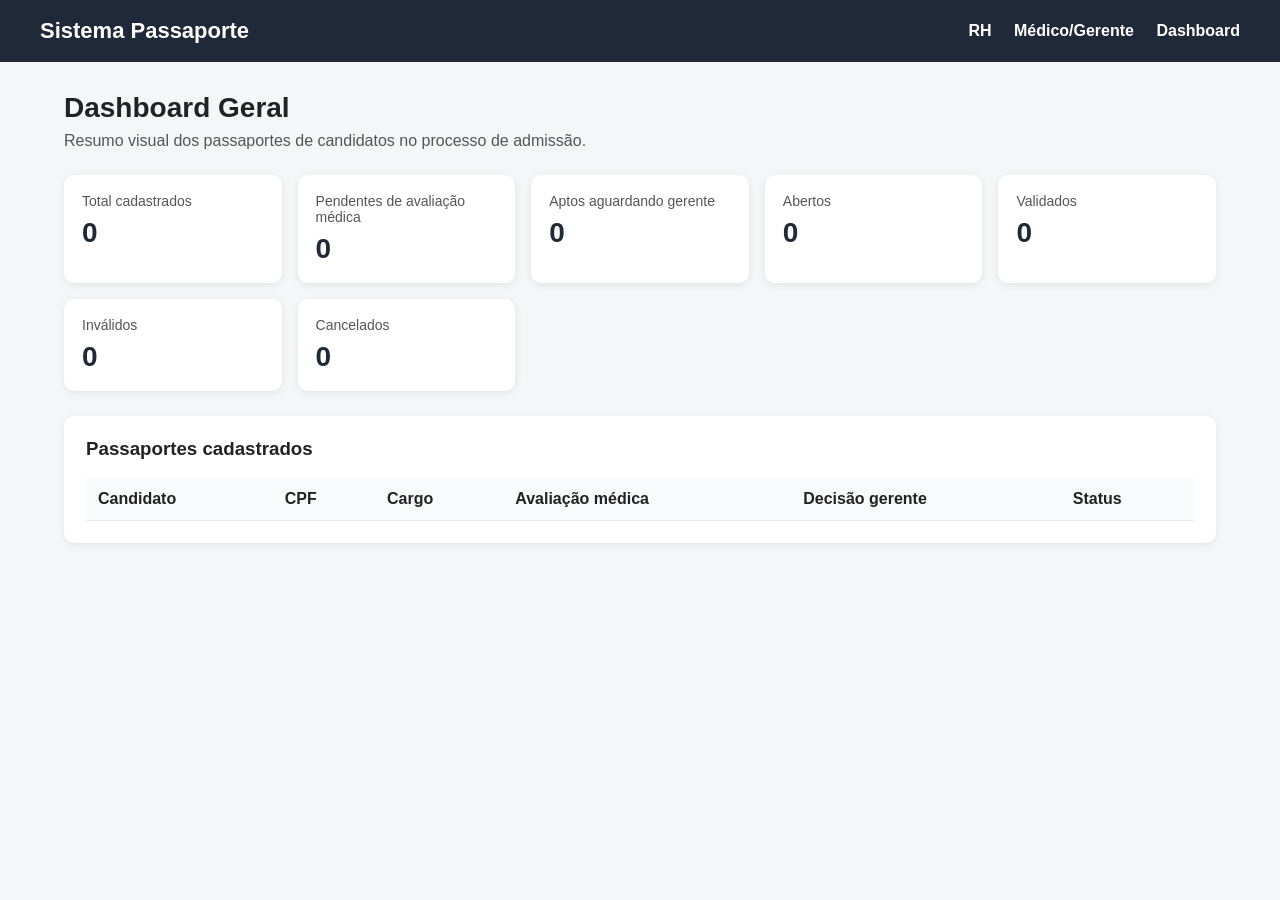
==== src/main/resources/static/dashboard.html @ 9d401ef5 "finalização do projeto" ====
<!DOCTYPE html>
<html lang="pt-BR">
<head>
    <meta charset="UTF-8">
    <title>Sistema Passaporte - Dashboard</title>
    <link rel="stylesheet" href="style.css">
</head>
<body>

<header class="topbar">
    <h1>Sistema Passaporte</h1>
    <nav>
        <a href="rh.html">RH</a>
        <a href="review.html">Médico/Gerente</a>
        <a href="dashboard.html">Dashboard</a>
    </nav>
</header>

<main class="container">

    <section class="page-title">
        <h2>Dashboard Geral</h2>
        <p>Resumo visual dos passaportes de candidatos no processo de admissão.</p>
    </section>

    <section class="cards">
        <div class="card">
            <span>Total cadastrados</span>
            <strong id="totalPassports">0</strong>
        </div>

        <div class="card">
            <span>Pendentes de avaliação médica</span>
            <strong id="pendingMedicalEvaluation">0</strong>
        </div>

        <div class="card">
            <span>Aptos aguardando gerente</span>
            <strong id="fitWaitingManagerDecision">0</strong>
        </div>

        <div class="card">
            <span>Abertos</span>
            <strong id="openPassports">0</strong>
        </div>

        <div class="card">
            <span>Validados</span>
            <strong id="validPassports">0</strong>
        </div>

        <div class="card">
            <span>Inválidos</span>
            <strong id="invalidPassports">0</strong>
        </div>

        <div class="card">
            <span>Cancelados</span>
            <strong id="canceledPassports">0</strong>
        </div>
    </section>

    <section class="panel">
        <h3>Passaportes cadastrados</h3>

        <table>
            <thead>
                <tr>
                    <th>Candidato</th>
                    <th>CPF</th>
                    <th>Cargo</th>
                    <th>Avaliação médica</th>
                    <th>Decisão gerente</th>
                    <th>Status</th>
                </tr>
            </thead>
            <tbody id="passportTableBody">
            </tbody>
        </table>
    </section>

</main>

<script src="dashboard.js"></script>
</body>
</html>
---- src/main/resources/static/style.css ----
* {
    box-sizing: border-box;
    margin: 0;
    padding: 0;
    font-family: Arial, sans-serif;
}

body {
    background: #f4f6f8;
    color: #222;
}

.topbar {
    background: #1f2937;
    color: white;
    padding: 18px 40px;
    display: flex;
    justify-content: space-between;
    align-items: center;
}

.topbar h1 {
    font-size: 22px;
}

.topbar nav a {
    color: white;
    text-decoration: none;
    margin-left: 18px;
    font-weight: bold;
}

.topbar nav a:hover {
    text-decoration: underline;
}

.container {
    width: 90%;
    max-width: 1200px;
    margin: 30px auto;
}

.page-title {
    margin-bottom: 25px;
}

.page-title h2 {
    font-size: 28px;
    margin-bottom: 8px;
}

.page-title p {
    color: #555;
}

.cards {
    display: grid;
    grid-template-columns: repeat(auto-fit, minmax(180px, 1fr));
    gap: 16px;
    margin-bottom: 25px;
}

.card {
    background: white;
    padding: 18px;
    border-radius: 10px;
    box-shadow: 0 2px 8px rgba(0,0,0,0.08);
}

.card span {
    display: block;
    color: #555;
    font-size: 14px;
    margin-bottom: 8px;
}

.card strong {
    font-size: 28px;
    color: #1f2937;
}

.panel {
    background: white;
    padding: 22px;
    border-radius: 10px;
    margin-bottom: 25px;
    box-shadow: 0 2px 8px rgba(0,0,0,0.08);
}

.panel h3 {
    margin-bottom: 18px;
}

.form-group {
    margin-bottom: 14px;
}

.form-group label {
    display: block;
    margin-bottom: 6px;
    font-weight: bold;
}

.form-group input,
.form-group select,
.form-group textarea {
    width: 100%;
    padding: 10px;
    border: 1px solid #cbd5e1;
    border-radius: 6px;
}

button {
    background: #2563eb;
    color: white;
    border: none;
    padding: 11px 18px;
    border-radius: 6px;
    cursor: pointer;
    font-weight: bold;
}

button:hover {
    background: #1d4ed8;
}

table {
    width: 100%;
    border-collapse: collapse;
}

th,
td {
    padding: 12px;
    border-bottom: 1px solid #e5e7eb;
    text-align: left;
}

th {
    background: #f9fafb;
}

.status {
    padding: 5px 9px;
    border-radius: 999px;
    font-size: 13px;
    font-weight: bold;
}

.status-aberta {
    background: #fef3c7;
    color: #92400e;
}

.status-valida {
    background: #dcfce7;
    color: #166534;
}

.status-invalida {
    background: #fee2e2;
    color: #991b1b;
}

.status-cancelada {
    background: #e5e7eb;
    color: #374151;
}

/* Review */
.details-box {
    background: #f9fafb;
    border: 1px solid #e5e7eb;
    padding: 16px;
    border-radius: 8px;
    line-height: 1.7;
}

.details-box strong {
    color: #111827;
}

textarea {
    resize: vertical;
}

.danger-panel {
    border-left: 5px solid #dc2626;
}

.danger-button {
    background: #dc2626;
}

.danger-button:hover {
    background: #b91c1c;
}
/*  demo*/
.tab-button {
    background: transparent;
    border: 1px solid transparent;
    color: white;
    padding: 8px 14px;
    border-radius: 6px;
    cursor: pointer;
    font-weight: bold;
    margin-left: 8px;
}

.tab-button:hover {
    background: rgba(255, 255, 255, 0.15);
}

.tab-button.active {
    background: white;
    color: #1f2937;
}

.tab-content {
    display: none;
}

.tab-content.active {
    display: block;
}
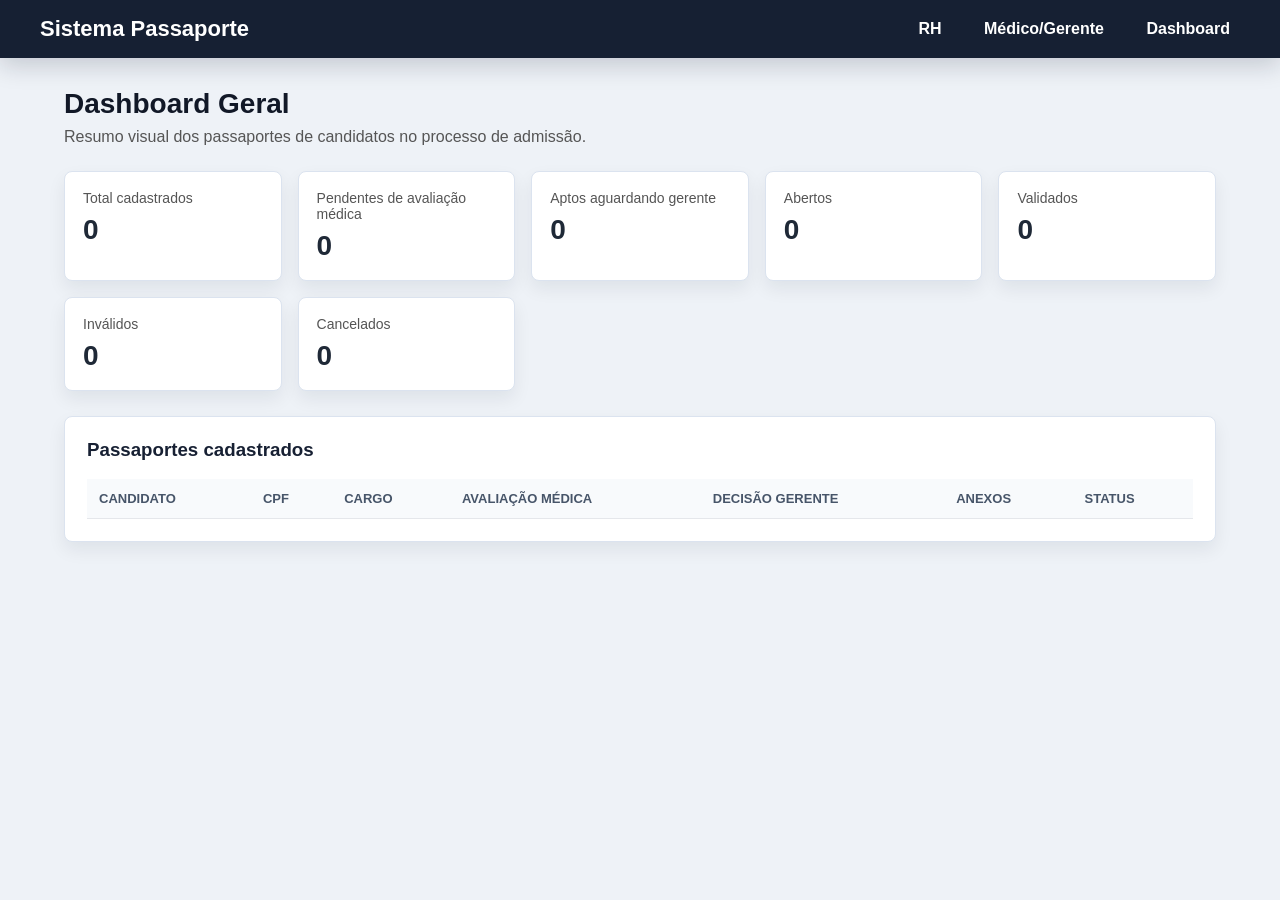
==== commit c35c5b5f: "Agora sim finalização, só resta ir modificando a interface para atender os requisitos" ====
--- a/src/main/resources/static/dashboard.html
+++ b/src/main/resources/static/dashboard.html
@@ -71,6 +71,7 @@
                     <th>Cargo</th>
                     <th>Avaliação médica</th>
                     <th>Decisão gerente</th>
+                    <th>Anexos</th>
                     <th>Status</th>
                 </tr>
             </thead>
--- a/src/main/resources/static/style.css
+++ b/src/main/resources/static/style.css
@@ -6,17 +6,18 @@
 }
 
 body {
-    background: #f4f6f8;
-    color: #222;
+    background: #eef2f7;
+    color: #172033;
 }
 
 .topbar {
-    background: #1f2937;
+    background: #162033;
     color: white;
-    padding: 18px 40px;
+    padding: 16px 40px;
     display: flex;
     justify-content: space-between;
     align-items: center;
+    box-shadow: 0 8px 24px rgba(15, 23, 42, 0.18);
 }
 
 .topbar h1 {
@@ -28,10 +29,13 @@
     text-decoration: none;
     margin-left: 18px;
     font-weight: bold;
+    padding: 7px 10px;
+    border-radius: 6px;
 }
 
 .topbar nav a:hover {
-    text-decoration: underline;
+    background: rgba(255, 255, 255, 0.12);
+    text-decoration: none;
 }
 
 .container {
@@ -47,6 +51,7 @@
 .page-title h2 {
     font-size: 28px;
     margin-bottom: 8px;
+    color: #111827;
 }
 
 .page-title p {
@@ -63,8 +68,9 @@
 .card {
     background: white;
     padding: 18px;
-    border-radius: 10px;
-    box-shadow: 0 2px 8px rgba(0,0,0,0.08);
+    border: 1px solid #dbe3ef;
+    border-radius: 8px;
+    box-shadow: 0 8px 18px rgba(15, 23, 42, 0.07);
 }
 
 .card span {
@@ -82,9 +88,10 @@
 .panel {
     background: white;
     padding: 22px;
-    border-radius: 10px;
+    border: 1px solid #dbe3ef;
+    border-radius: 8px;
     margin-bottom: 25px;
-    box-shadow: 0 2px 8px rgba(0,0,0,0.08);
+    box-shadow: 0 8px 18px rgba(15, 23, 42, 0.07);
 }
 
 .panel h3 {
@@ -99,6 +106,7 @@
     display: block;
     margin-bottom: 6px;
     font-weight: bold;
+    color: #1f2937;
 }
 
 .form-group input,
@@ -108,6 +116,15 @@
     padding: 10px;
     border: 1px solid #cbd5e1;
     border-radius: 6px;
+    background: #fff;
+    color: #111827;
+}
+
+.form-group input:focus,
+.form-group select:focus,
+.form-group textarea:focus {
+    outline: 3px solid rgba(37, 99, 235, 0.16);
+    border-color: #2563eb;
 }
 
 button {
@@ -118,10 +135,13 @@
     border-radius: 6px;
     cursor: pointer;
     font-weight: bold;
+    transition: background 0.15s ease, transform 0.15s ease, box-shadow 0.15s ease;
 }
 
 button:hover {
     background: #1d4ed8;
+    box-shadow: 0 8px 16px rgba(37, 99, 235, 0.18);
+    transform: translateY(-1px);
 }
 
 table {
@@ -137,7 +157,10 @@
 }
 
 th {
-    background: #f9fafb;
+    background: #f8fafc;
+    color: #475569;
+    font-size: 13px;
+    text-transform: uppercase;
 }
 
 .status {
@@ -169,11 +192,12 @@
 
 /* Review */
 .details-box {
-    background: #f9fafb;
-    border: 1px solid #e5e7eb;
+    background: #f8fafc;
+    border: 1px solid #dbe3ef;
     padding: 16px;
     border-radius: 8px;
     line-height: 1.7;
+    margin-bottom: 14px;
 }
 
 .details-box strong {
@@ -194,6 +218,195 @@
 
 .danger-button:hover {
     background: #b91c1c;
+}
+
+.required-mark {
+    color: #dc2626;
+    font-weight: 800;
+}
+
+.field-hint {
+    display: block;
+    color: #64748b;
+    font-size: 12px;
+    margin-top: 6px;
+}
+
+.required-warning {
+    color: #b45309;
+    font-weight: 700;
+}
+
+.button-icon {
+    display: inline-block;
+    margin-right: 4px;
+}
+
+.form-grid {
+    display: grid;
+    grid-template-columns: repeat(auto-fit, minmax(220px, 1fr));
+    gap: 14px;
+}
+
+.validation-icon {
+    align-items: center;
+    border-radius: 999px;
+    display: inline-flex;
+    font-size: 12px;
+    font-weight: 800;
+    height: 22px;
+    justify-content: center;
+    line-height: 1;
+    margin-right: 6px;
+    text-align: center;
+    width: 22px;
+}
+
+.validation-icon.ok {
+    background: #dcfce7;
+    color: #166534;
+}
+
+.validation-icon.bad {
+    background: #fee2e2;
+    color: #991b1b;
+}
+
+.validation-icon.wait {
+    background: #fef3c7;
+    color: #92400e;
+}
+
+.artifact-list {
+    margin-top: 14px;
+}
+
+.artifact-grid {
+    display: grid;
+    grid-template-columns: repeat(auto-fit, minmax(260px, 1fr));
+    gap: 14px;
+}
+
+.artifact-card {
+    border: 1px solid #dbe3ef;
+    border-radius: 8px;
+    padding: 14px;
+    background: #ffffff;
+}
+
+.artifact-heading {
+    align-items: flex-start;
+    display: flex;
+    gap: 10px;
+    margin-bottom: 10px;
+}
+
+.artifact-heading strong,
+.artifact-heading span {
+    display: block;
+}
+
+.artifact-heading span {
+    color: #64748b;
+    font-size: 13px;
+    margin-top: 3px;
+}
+
+.artifact-icon {
+    align-items: center;
+    background: #e0f2fe;
+    border-radius: 999px;
+    color: #075985;
+    display: inline-flex;
+    flex: 0 0 28px;
+    font-size: 15px;
+    font-weight: 900;
+    height: 28px;
+    justify-content: center;
+    line-height: 1;
+    text-align: center;
+    width: 28px;
+}
+
+.artifact-icon.valid {
+    background: #dcfce7;
+    color: #166534;
+}
+
+.artifact-icon.invalid {
+    background: #fee2e2;
+    color: #991b1b;
+}
+
+.artifact-icon.pending {
+    background: #e0f2fe;
+    color: #075985;
+}
+
+.artifact-reason {
+    color: #991b1b;
+    font-weight: 700;
+    margin-top: 8px;
+}
+
+.artifact-actions {
+    align-items: center;
+    display: flex;
+    flex-wrap: wrap;
+    gap: 8px;
+    margin-top: 12px;
+}
+
+.artifact-status,
+.attachment-count,
+.mini-status {
+    border-radius: 999px;
+    display: inline-block;
+    font-size: 12px;
+    font-weight: 800;
+    margin: 2px 4px 2px 0;
+    padding: 5px 8px;
+}
+
+.artifact-valid {
+    background: #dcfce7;
+    color: #166534;
+}
+
+.artifact-invalid {
+    background: #fee2e2;
+    color: #991b1b;
+}
+
+.artifact-pending {
+    background: #fef3c7;
+    color: #92400e;
+}
+
+.attachment-count {
+    background: #e0f2fe;
+    color: #075985;
+}
+
+.mini-status {
+    background: #f1f5f9;
+    color: #334155;
+}
+
+.ghost-button {
+    background: #f8fafc;
+    border: 1px solid #cbd5e1;
+    color: #1f2937;
+    padding: 7px 10px;
+}
+
+.ghost-button:hover {
+    background: #e0f2fe;
+    box-shadow: none;
+}
+
+.danger-text {
+    color: #b91c1c;
 }
 /*  demo*/
 .tab-button {
@@ -222,4 +435,4 @@
 
 .tab-content.active {
     display: block;
-}+}
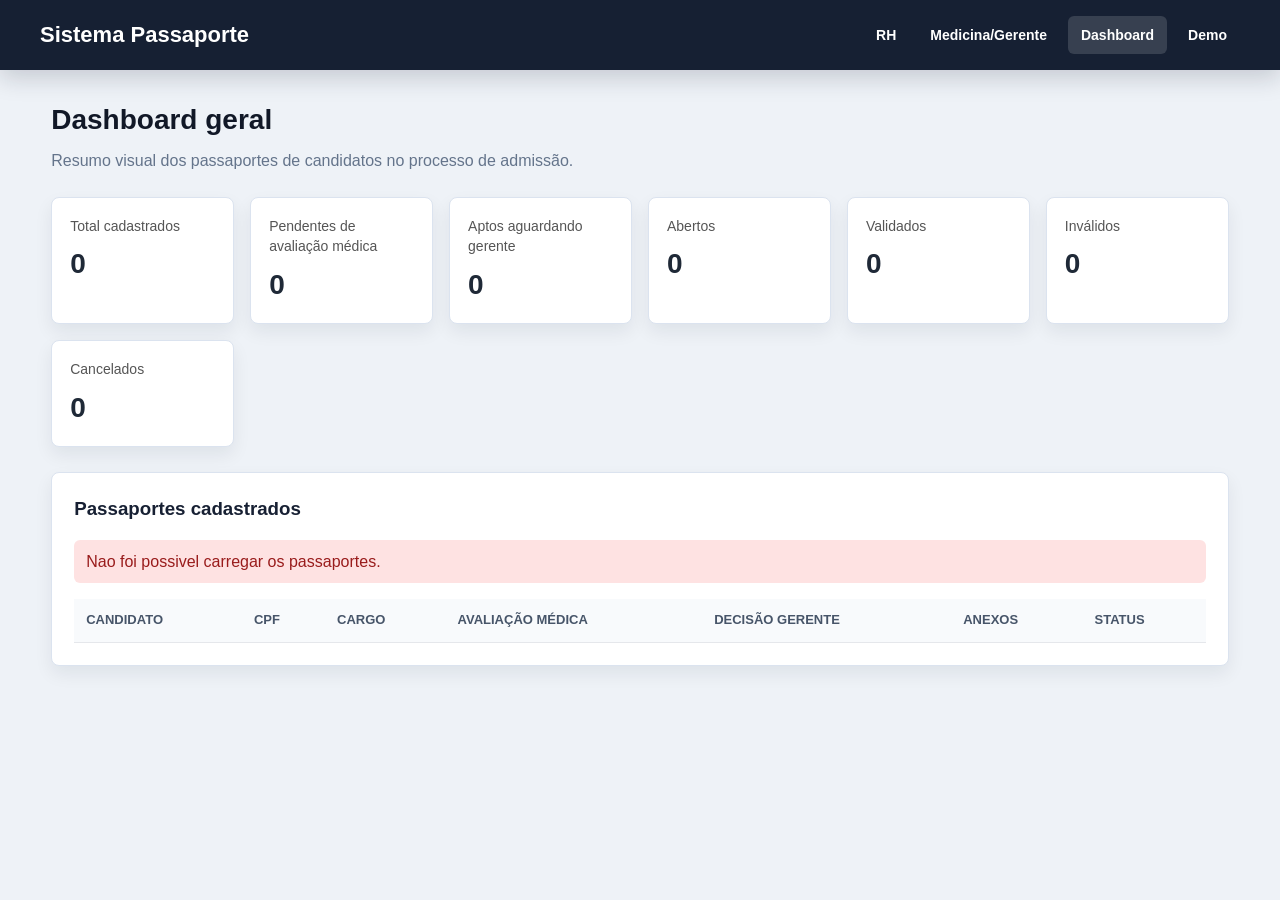
==== commit 0838bbba: "htmls" ====
--- a/src/main/resources/static/dashboard.html
+++ b/src/main/resources/static/dashboard.html
@@ -2,6 +2,7 @@
 <html lang="pt-BR">
 <head>
     <meta charset="UTF-8">
+    <meta name="viewport" content="width=device-width, initial-scale=1.0">
     <title>Sistema Passaporte - Dashboard</title>
     <link rel="stylesheet" href="style.css">
 </head>
@@ -11,73 +12,49 @@
     <h1>Sistema Passaporte</h1>
     <nav>
         <a href="rh.html">RH</a>
-        <a href="review.html">Médico/Gerente</a>
-        <a href="dashboard.html">Dashboard</a>
+        <a href="review.html">Medicina/Gerente</a>
+        <a href="dashboard.html" class="active">Dashboard</a>
+        <a href="demo.html">Demo</a>
     </nav>
 </header>
 
 <main class="container">
 
     <section class="page-title">
-        <h2>Dashboard Geral</h2>
-        <p>Resumo visual dos passaportes de candidatos no processo de admissão.</p>
+        <h2>Dashboard geral</h2>
+        <p>Resumo visual dos passaportes de candidatos no processo de admiss&atilde;o.</p>
     </section>
 
     <section class="cards">
-        <div class="card">
-            <span>Total cadastrados</span>
-            <strong id="totalPassports">0</strong>
-        </div>
-
-        <div class="card">
-            <span>Pendentes de avaliação médica</span>
-            <strong id="pendingMedicalEvaluation">0</strong>
-        </div>
-
-        <div class="card">
-            <span>Aptos aguardando gerente</span>
-            <strong id="fitWaitingManagerDecision">0</strong>
-        </div>
-
-        <div class="card">
-            <span>Abertos</span>
-            <strong id="openPassports">0</strong>
-        </div>
-
-        <div class="card">
-            <span>Validados</span>
-            <strong id="validPassports">0</strong>
-        </div>
-
-        <div class="card">
-            <span>Inválidos</span>
-            <strong id="invalidPassports">0</strong>
-        </div>
-
-        <div class="card">
-            <span>Cancelados</span>
-            <strong id="canceledPassports">0</strong>
-        </div>
+        <div class="card"><span>Total cadastrados</span><strong id="totalPassports">0</strong></div>
+        <div class="card"><span>Pendentes de avalia&ccedil;&atilde;o m&eacute;dica</span><strong id="pendingMedicalEvaluation">0</strong></div>
+        <div class="card"><span>Aptos aguardando gerente</span><strong id="fitWaitingManagerStatus">0</strong></div>
+        <div class="card"><span>Abertos</span><strong id="openPassports">0</strong></div>
+        <div class="card"><span>Validados</span><strong id="validPassports">0</strong></div>
+        <div class="card"><span>Inv&aacute;lidos</span><strong id="invalidPassports">0</strong></div>
+        <div class="card"><span>Cancelados</span><strong id="canceledPassports">0</strong></div>
     </section>
 
     <section class="panel">
         <h3>Passaportes cadastrados</h3>
+        <p class="message" id="dashboardMessage" hidden></p>
 
-        <table>
-            <thead>
-                <tr>
-                    <th>Candidato</th>
-                    <th>CPF</th>
-                    <th>Cargo</th>
-                    <th>Avaliação médica</th>
-                    <th>Decisão gerente</th>
-                    <th>Anexos</th>
-                    <th>Status</th>
-                </tr>
-            </thead>
-            <tbody id="passportTableBody">
-            </tbody>
-        </table>
+        <div class="table-wrap">
+            <table>
+                <thead>
+                    <tr>
+                        <th>Candidato</th>
+                        <th>CPF</th>
+                        <th>Cargo</th>
+                        <th>Avalia&ccedil;&atilde;o m&eacute;dica</th>
+                        <th>Decis&atilde;o gerente</th>
+                        <th>Anexos</th>
+                        <th>Status</th>
+                    </tr>
+                </thead>
+                <tbody id="passportTableBody"></tbody>
+            </table>
+        </div>
     </section>
 
 </main>
--- a/src/main/resources/static/style.css
+++ b/src/main/resources/static/style.css
@@ -2,46 +2,63 @@
     box-sizing: border-box;
     margin: 0;
     padding: 0;
-    font-family: Arial, sans-serif;
 }
 
 body {
     background: #eef2f7;
     color: #172033;
+    font-family: Arial, sans-serif;
+    line-height: 1.45;
 }
 
 .topbar {
+    align-items: center;
     background: #162033;
+    box-shadow: 0 8px 24px rgba(15, 23, 42, 0.18);
     color: white;
+    display: flex;
+    gap: 18px;
+    justify-content: space-between;
     padding: 16px 40px;
-    display: flex;
-    justify-content: space-between;
-    align-items: center;
-    box-shadow: 0 8px 24px rgba(15, 23, 42, 0.18);
 }
 
 .topbar h1 {
     font-size: 22px;
-}
-
-.topbar nav a {
+    white-space: nowrap;
+}
+
+.topbar nav {
+    align-items: center;
+    display: flex;
+    flex-wrap: wrap;
+    gap: 8px;
+    justify-content: flex-end;
+}
+
+.topbar nav a,
+.tab-button {
+    background: transparent;
+    border: 1px solid transparent;
+    border-radius: 6px;
     color: white;
+    cursor: pointer;
+    font-size: 14px;
+    font-weight: 700;
+    padding: 8px 12px;
     text-decoration: none;
-    margin-left: 18px;
-    font-weight: bold;
-    padding: 7px 10px;
-    border-radius: 6px;
-}
-
-.topbar nav a:hover {
-    background: rgba(255, 255, 255, 0.12);
-    text-decoration: none;
+}
+
+.topbar nav a:hover,
+.topbar nav a.active,
+.tab-button:hover,
+.tab-button.active {
+    background: rgba(255, 255, 255, 0.14);
 }
 
 .container {
-    width: 90%;
+    margin: 30px auto;
     max-width: 1200px;
-    margin: 30px auto;
+    width: min(92%, 1200px);
 }
 
 .page-title {
@@ -49,93 +66,120 @@
 }
 
 .page-title h2 {
+    color: #111827;
     font-size: 28px;
     margin-bottom: 8px;
-    color: #111827;
-}
-
-.page-title p {
-    color: #555;
+}
+
+.page-title p,
+.field-hint,
+.artifact-heading span {
+    color: #64748b;
 }
 
 .cards {
     display: grid;
+    gap: 16px;
     grid-template-columns: repeat(auto-fit, minmax(180px, 1fr));
-    gap: 16px;
     margin-bottom: 25px;
 }
 
-.card {
+.card,
+.panel,
+.artifact-card {
     background: white;
-    padding: 18px;
     border: 1px solid #dbe3ef;
     border-radius: 8px;
     box-shadow: 0 8px 18px rgba(15, 23, 42, 0.07);
 }
 
+.card {
+    padding: 18px;
+}
+
 .card span {
+    color: #555;
     display: block;
-    color: #555;
     font-size: 14px;
     margin-bottom: 8px;
 }
 
 .card strong {
+    color: #1f2937;
     font-size: 28px;
-    color: #1f2937;
 }
 
 .panel {
-    background: white;
+    margin-bottom: 25px;
     padding: 22px;
-    border: 1px solid #dbe3ef;
-    border-radius: 8px;
-    margin-bottom: 25px;
-    box-shadow: 0 8px 18px rgba(15, 23, 42, 0.07);
 }
 
 .panel h3 {
     margin-bottom: 18px;
 }
 
+.panel-heading {
+    align-items: center;
+    display: flex;
+    gap: 12px;
+    justify-content: space-between;
+    margin-bottom: 16px;
+}
+
+.panel-heading h3 {
+    margin-bottom: 0;
+}
+
+.form-grid {
+    display: grid;
+    gap: 14px;
+    grid-template-columns: repeat(auto-fit, minmax(220px, 1fr));
+}
+
 .form-group {
     margin-bottom: 14px;
 }
 
 .form-group label {
+    color: #1f2937;
     display: block;
+    font-weight: 700;
     margin-bottom: 6px;
-    font-weight: bold;
-    color: #1f2937;
 }
 
 .form-group input,
 .form-group select,
 .form-group textarea {
-    width: 100%;
-    padding: 10px;
+    background: #fff;
     border: 1px solid #cbd5e1;
     border-radius: 6px;
-    background: #fff;
     color: #111827;
+    padding: 10px;
+    width: 100%;
 }
 
 .form-group input:focus,
 .form-group select:focus,
 .form-group textarea:focus {
+    border-color: #2563eb;
     outline: 3px solid rgba(37, 99, 235, 0.16);
-    border-color: #2563eb;
+}
+
+.field-hint {
+    display: block;
+    font-size: 12px;
+    margin-top: 6px;
 }
 
 button {
     background: #2563eb;
+    border: none;
+    border-radius: 6px;
     color: white;
-    border: none;
+    cursor: pointer;
+    font-weight: 700;
     padding: 11px 18px;
-    border-radius: 6px;
-    cursor: pointer;
-    font-weight: bold;
-    transition: background 0.15s ease, transform 0.15s ease, box-shadow 0.15s ease;
+    transition: background 0.15s ease, box-shadow 0.15s ease, transform 0.15s ease;
 }
 
 button:hover {
@@ -144,16 +188,55 @@
     transform: translateY(-1px);
 }
 
+.ghost-button {
+    background: #f8fafc;
+    border: 1px solid #cbd5e1;
+    color: #1f2937;
+    padding: 8px 11px;
+}
+
+.link-button {
+    display: inline-block;
+    text-decoration: none;
+}
+
+.ghost-button:hover {
+    background: #e0f2fe;
+    box-shadow: none;
+}
+
+.danger-button {
+    background: #dc2626;
+}
+
+.danger-button:hover {
+    background: #b91c1c;
+}
+
+.danger-panel {
+    border-left: 5px solid #dc2626;
+}
+
+.danger-text {
+    color: #b91c1c;
+}
+
+.table-wrap {
+    overflow-x: auto;
+}
+
 table {
+    border-collapse: collapse;
+    min-width: 820px;
     width: 100%;
-    border-collapse: collapse;
 }
 
 th,
 td {
+    border-bottom: 1px solid #e5e7eb;
     padding: 12px;
-    border-bottom: 1px solid #e5e7eb;
     text-align: left;
+    vertical-align: top;
 }
 
 th {
@@ -163,200 +246,13 @@
     text-transform: uppercase;
 }
 
-.status {
-    padding: 5px 9px;
-    border-radius: 999px;
-    font-size: 13px;
-    font-weight: bold;
-}
-
-.status-aberta {
-    background: #fef3c7;
-    color: #92400e;
-}
-
-.status-valida {
-    background: #dcfce7;
-    color: #166534;
-}
-
-.status-invalida {
-    background: #fee2e2;
-    color: #991b1b;
-}
-
-.status-cancelada {
-    background: #e5e7eb;
-    color: #374151;
-}
-
-/* Review */
-.details-box {
-    background: #f8fafc;
-    border: 1px solid #dbe3ef;
-    padding: 16px;
-    border-radius: 8px;
-    line-height: 1.7;
-    margin-bottom: 14px;
-}
-
-.details-box strong {
-    color: #111827;
-}
-
-textarea {
-    resize: vertical;
-}
-
-.danger-panel {
-    border-left: 5px solid #dc2626;
-}
-
-.danger-button {
-    background: #dc2626;
-}
-
-.danger-button:hover {
-    background: #b91c1c;
-}
-
-.required-mark {
-    color: #dc2626;
-    font-weight: 800;
-}
-
-.field-hint {
-    display: block;
+.empty-cell {
     color: #64748b;
-    font-size: 12px;
-    margin-top: 6px;
-}
-
-.required-warning {
-    color: #b45309;
-    font-weight: 700;
-}
-
-.button-icon {
-    display: inline-block;
-    margin-right: 4px;
-}
-
-.form-grid {
-    display: grid;
-    grid-template-columns: repeat(auto-fit, minmax(220px, 1fr));
-    gap: 14px;
-}
-
-.validation-icon {
-    align-items: center;
-    border-radius: 999px;
-    display: inline-flex;
-    font-size: 12px;
-    font-weight: 800;
-    height: 22px;
-    justify-content: center;
-    line-height: 1;
-    margin-right: 6px;
+    padding: 22px;
     text-align: center;
-    width: 22px;
-}
-
-.validation-icon.ok {
-    background: #dcfce7;
-    color: #166534;
-}
-
-.validation-icon.bad {
-    background: #fee2e2;
-    color: #991b1b;
-}
-
-.validation-icon.wait {
-    background: #fef3c7;
-    color: #92400e;
-}
-
-.artifact-list {
-    margin-top: 14px;
-}
-
-.artifact-grid {
-    display: grid;
-    grid-template-columns: repeat(auto-fit, minmax(260px, 1fr));
-    gap: 14px;
-}
-
-.artifact-card {
-    border: 1px solid #dbe3ef;
-    border-radius: 8px;
-    padding: 14px;
-    background: #ffffff;
-}
-
-.artifact-heading {
-    align-items: flex-start;
-    display: flex;
-    gap: 10px;
-    margin-bottom: 10px;
-}
-
-.artifact-heading strong,
-.artifact-heading span {
-    display: block;
-}
-
-.artifact-heading span {
-    color: #64748b;
-    font-size: 13px;
-    margin-top: 3px;
-}
-
-.artifact-icon {
-    align-items: center;
-    background: #e0f2fe;
-    border-radius: 999px;
-    color: #075985;
-    display: inline-flex;
-    flex: 0 0 28px;
-    font-size: 15px;
-    font-weight: 900;
-    height: 28px;
-    justify-content: center;
-    line-height: 1;
-    text-align: center;
-    width: 28px;
-}
-
-.artifact-icon.valid {
-    background: #dcfce7;
-    color: #166534;
-}
-
-.artifact-icon.invalid {
-    background: #fee2e2;
-    color: #991b1b;
-}
-
-.artifact-icon.pending {
-    background: #e0f2fe;
-    color: #075985;
-}
-
-.artifact-reason {
-    color: #991b1b;
-    font-weight: 700;
-    margin-top: 8px;
-}
-
-.artifact-actions {
-    align-items: center;
-    display: flex;
-    flex-wrap: wrap;
-    gap: 8px;
-    margin-top: 12px;
-}
-
+}
+
+.status,
 .artifact-status,
 .attachment-count,
 .mini-status {
@@ -368,19 +264,27 @@
     padding: 5px 8px;
 }
 
+.status-aberta,
+.artifact-pending {
+    background: #fef3c7;
+    color: #92400e;
+}
+
+.status-valida,
 .artifact-valid {
     background: #dcfce7;
     color: #166534;
 }
 
+.status-invalida,
 .artifact-invalid {
     background: #fee2e2;
     color: #991b1b;
 }
 
-.artifact-pending {
-    background: #fef3c7;
-    color: #92400e;
+.status-cancelada {
+    background: #e5e7eb;
+    color: #374151;
 }
 
 .attachment-count {
@@ -393,40 +297,147 @@
     color: #334155;
 }
 
-.ghost-button {
+.details-box {
     background: #f8fafc;
-    border: 1px solid #cbd5e1;
-    color: #1f2937;
-    padding: 7px 10px;
-}
-
-.ghost-button:hover {
-    background: #e0f2fe;
-    box-shadow: none;
-}
-
-.danger-text {
-    color: #b91c1c;
-}
-/*  demo*/
-.tab-button {
-    background: transparent;
-    border: 1px solid transparent;
-    color: white;
-    padding: 8px 14px;
+    border: 1px solid #dbe3ef;
+    border-radius: 8px;
+    line-height: 1.7;
+    margin-bottom: 14px;
+    padding: 16px;
+}
+
+.details-box strong {
+    color: #111827;
+}
+
+textarea {
+    resize: vertical;
+}
+
+.required-mark,
+.required-warning {
+    color: #b45309;
+    font-weight: 800;
+}
+
+.message {
     border-radius: 6px;
-    cursor: pointer;
-    font-weight: bold;
-    margin-left: 8px;
-}
-
-.tab-button:hover {
-    background: rgba(255, 255, 255, 0.15);
-}
-
-.tab-button.active {
-    background: white;
-    color: #1f2937;
+    margin-bottom: 16px;
+    padding: 10px 12px;
+}
+
+.message.success {
+    background: #dcfce7;
+    color: #166534;
+}
+
+.message.warning {
+    background: #fef3c7;
+    color: #92400e;
+}
+
+.message.error {
+    background: #fee2e2;
+    color: #991b1b;
+}
+
+.button-icon {
+    display: inline-block;
+    margin-right: 4px;
+}
+
+.validation-icon {
+    align-items: center;
+    border-radius: 999px;
+    display: inline-flex;
+    font-size: 10px;
+    font-weight: 800;
+    height: 22px;
+    justify-content: center;
+    line-height: 1;
+    margin-right: 6px;
+    min-width: 22px;
+    padding: 0 5px;
+    text-align: center;
+}
+
+.validation-icon.ok,
+.artifact-icon.valid {
+    background: #dcfce7;
+    color: #166534;
+}
+
+.validation-icon.bad,
+.artifact-icon.invalid {
+    background: #fee2e2;
+    color: #991b1b;
+}
+
+.validation-icon.wait,
+.artifact-icon.pending {
+    background: #fef3c7;
+    color: #92400e;
+}
+
+.artifact-list {
+    margin-top: 14px;
+}
+
+.artifact-grid {
+    display: grid;
+    gap: 14px;
+    grid-template-columns: repeat(auto-fit, minmax(260px, 1fr));
+}
+
+.artifact-card {
+    padding: 14px;
+}
+
+.artifact-heading {
+    align-items: flex-start;
+    display: flex;
+    gap: 10px;
+    margin-bottom: 10px;
+}
+
+.artifact-heading strong,
+.artifact-heading span {
+    display: block;
+}
+
+.artifact-heading span {
+    font-size: 13px;
+    margin-top: 3px;
+    overflow-wrap: anywhere;
+}
+
+.artifact-icon {
+    align-items: center;
+    border-radius: 999px;
+    display: inline-flex;
+    flex: 0 0 auto;
+    font-size: 10px;
+    font-weight: 900;
+    height: 28px;
+    justify-content: center;
+    line-height: 1;
+    min-width: 28px;
+    padding: 0 6px;
+    text-align: center;
+}
+
+.artifact-reason {
+    color: #991b1b;
+    font-weight: 700;
+    margin-top: 8px;
+}
+
+.artifact-actions {
+    align-items: center;
+    display: flex;
+    flex-wrap: wrap;
+    gap: 8px;
+    margin-top: 12px;
 }
 
 .tab-content {
@@ -436,3 +447,24 @@
 .tab-content.active {
     display: block;
 }
+
+@media (max-width: 720px) {
+    .topbar {
+        align-items: flex-start;
+        flex-direction: column;
+        padding: 16px 20px;
+    }
+
+    .topbar nav {
+        justify-content: flex-start;
+    }
+
+    .panel {
+        padding: 16px;
+    }
+
+    .panel-heading {
+        align-items: flex-start;
+        flex-direction: column;
+    }
+}
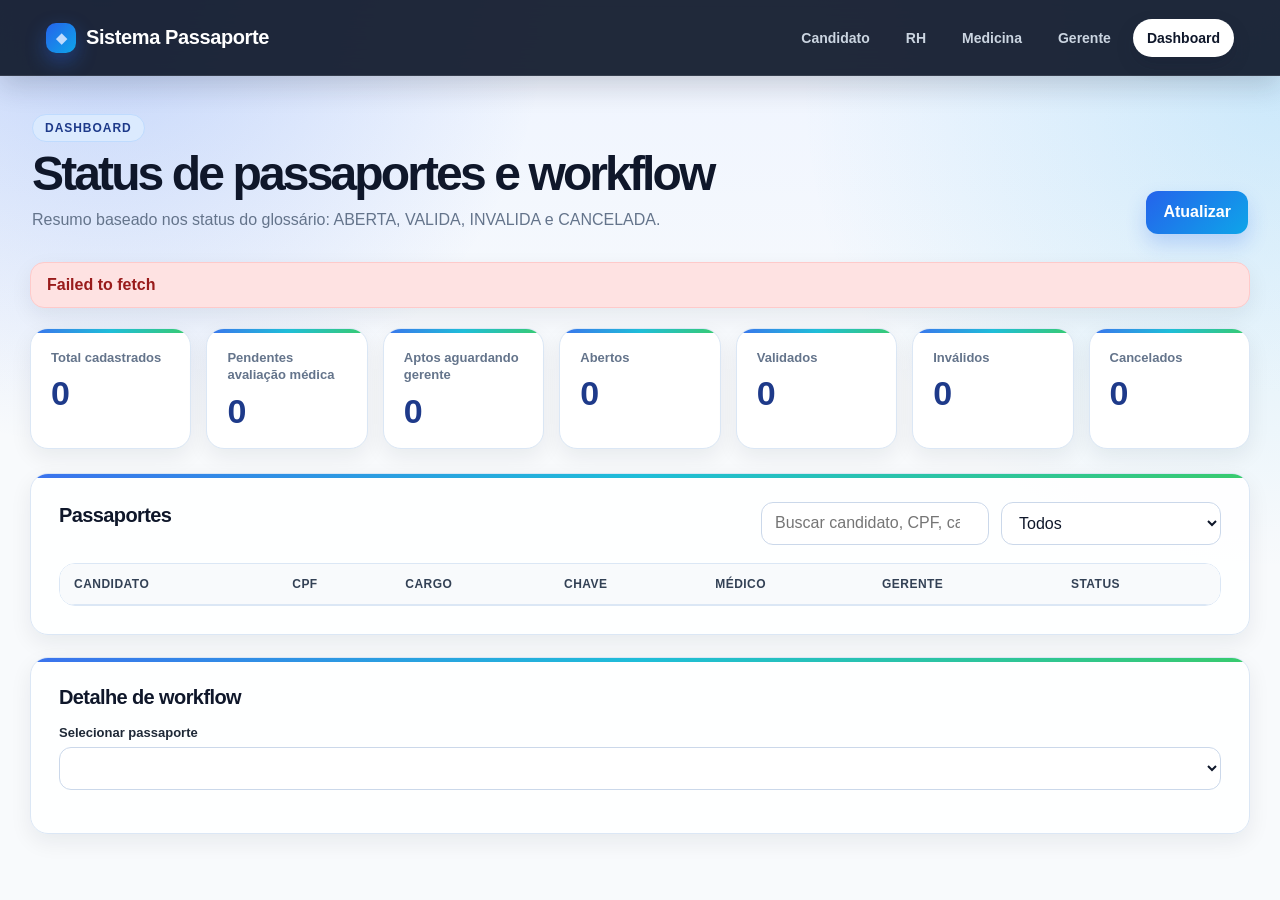
==== commit 2ad8afa9: "mudanças no html" ====
--- a/src/main/resources/static/dashboard.html
+++ b/src/main/resources/static/dashboard.html
@@ -1,64 +1,7 @@
-<!DOCTYPE html>
-<html lang="pt-BR">
-<head>
-    <meta charset="UTF-8">
-    <meta name="viewport" content="width=device-width, initial-scale=1.0">
-    <title>Sistema Passaporte - Dashboard</title>
-    <link rel="stylesheet" href="style.css">
-</head>
-<body>
-
-<header class="topbar">
-    <h1>Sistema Passaporte</h1>
-    <nav>
-        <a href="rh.html">RH</a>
-        <a href="review.html">Medicina/Gerente</a>
-        <a href="dashboard.html" class="active">Dashboard</a>
-        <a href="demo.html">Demo</a>
-    </nav>
-</header>
-
-<main class="container">
-
-    <section class="page-title">
-        <h2>Dashboard geral</h2>
-        <p>Resumo visual dos passaportes de candidatos no processo de admiss&atilde;o.</p>
-    </section>
-
-    <section class="cards">
-        <div class="card"><span>Total cadastrados</span><strong id="totalPassports">0</strong></div>
-        <div class="card"><span>Pendentes de avalia&ccedil;&atilde;o m&eacute;dica</span><strong id="pendingMedicalEvaluation">0</strong></div>
-        <div class="card"><span>Aptos aguardando gerente</span><strong id="fitWaitingManagerStatus">0</strong></div>
-        <div class="card"><span>Abertos</span><strong id="openPassports">0</strong></div>
-        <div class="card"><span>Validados</span><strong id="validPassports">0</strong></div>
-        <div class="card"><span>Inv&aacute;lidos</span><strong id="invalidPassports">0</strong></div>
-        <div class="card"><span>Cancelados</span><strong id="canceledPassports">0</strong></div>
-    </section>
-
-    <section class="panel">
-        <h3>Passaportes cadastrados</h3>
-        <p class="message" id="dashboardMessage" hidden></p>
-
-        <div class="table-wrap">
-            <table>
-                <thead>
-                    <tr>
-                        <th>Candidato</th>
-                        <th>CPF</th>
-                        <th>Cargo</th>
-                        <th>Avalia&ccedil;&atilde;o m&eacute;dica</th>
-                        <th>Decis&atilde;o gerente</th>
-                        <th>Anexos</th>
-                        <th>Status</th>
-                    </tr>
-                </thead>
-                <tbody id="passportTableBody"></tbody>
-            </table>
-        </div>
-    </section>
-
-</main>
-
-<script src="dashboard.js"></script>
-</body>
-</html>
+<!DOCTYPE html><html lang="pt-BR"><head><meta charset="UTF-8"><meta name="viewport" content="width=device-width, initial-scale=1.0"><title>Sistema Passaporte - Dashboard</title><link rel="stylesheet" href="style.css"></head><body>
+<header class="topbar"><h1>Sistema Passaporte</h1><nav><a href="demo.html">Candidato</a><a href="rh.html">RH</a><a href="medical.html">Medicina</a><a href="manager.html">Gerente</a><a href="dashboard.html" class="active">Dashboard</a></nav></header>
+<main class="container"><section class="page-title split-title"><div><span class="eyebrow">Dashboard</span><h2>Status de passaportes e workflow</h2><p>Resumo baseado nos status do glossário: ABERTA, VALIDA, INVALIDA e CANCELADA.</p></div><button id="refreshDashboardButton">Atualizar</button></section><p id="dashboardMessage" class="message" hidden></p>
+<section class="cards"><div class="card"><span>Total cadastrados</span><strong id="totalPassports">0</strong></div><div class="card"><span>Pendentes avaliação médica</span><strong id="pendingMedicalEvaluation">0</strong></div><div class="card"><span>Aptos aguardando gerente</span><strong id="fitWaitingManagerStatus">0</strong></div><div class="card"><span>Abertos</span><strong id="openPassports">0</strong></div><div class="card"><span>Validados</span><strong id="validPassports">0</strong></div><div class="card"><span>Inválidos</span><strong id="invalidPassports">0</strong></div><div class="card"><span>Cancelados</span><strong id="canceledPassports">0</strong></div></section>
+<section class="panel"><div class="panel-heading"><h3>Passaportes</h3><div class="toolbar"><input id="searchInput" type="search" placeholder="Buscar candidato, CPF, cargo ou chave"><select id="statusFilter"><option value="">Todos</option><option>ABERTA</option><option>VALIDA</option><option>INVALIDA</option><option>CANCELADA</option></select></div></div><div class="table-wrap"><table><thead><tr><th>Candidato</th><th>CPF</th><th>Cargo</th><th>Chave</th><th>Médico</th><th>Gerente</th><th>Status</th></tr></thead><tbody id="passportTableBody"></tbody></table></div></section>
+<section class="panel"><h3>Detalhe de workflow</h3><div class="form-group"><label for="passportSelect">Selecionar passaporte</label><select id="passportSelect"></select></div><div id="workflowPanel" class="workflow-container"></div></section>
+</main><script src="shared.js"></script><script src="dashboard.js"></script></body></html>
--- a/src/main/resources/static/style.css
+++ b/src/main/resources/static/style.css
@@ -1,470 +1,910 @@
+:root {
+  --bg: #eef4ff;
+  --bg-2: #f8fafc;
+  --surface: rgba(255, 255, 255, 0.92);
+  --surface-solid: #ffffff;
+  --surface-soft: #f8fafc;
+  --border: #dbe7f5;
+  --border-strong: #cbd8ea;
+  --text: #0f172a;
+  --muted: #64748b;
+  --primary: #1d4ed8;
+  --primary-2: #2563eb;
+  --primary-soft: #dbeafe;
+  --primary-dark: #1e3a8a;
+  --success-bg: #dcfce7;
+  --success-text: #166534;
+  --warning-bg: #fef3c7;
+  --warning-text: #92400e;
+  --error-bg: #fee2e2;
+  --error-text: #991b1b;
+  --neutral-bg: #e5e7eb;
+  --neutral-text: #374151;
+  --purple-bg: #ede9fe;
+  --purple-text: #5b21b6;
+  --danger: #dc2626;
+  --danger-dark: #991b1b;
+  --shadow: 0 18px 40px rgba(15, 23, 42, 0.10);
+  --shadow-soft: 0 8px 22px rgba(15, 23, 42, 0.07);
+  --radius: 18px;
+}
+
 * {
-    box-sizing: border-box;
-    margin: 0;
-    padding: 0;
+  box-sizing: border-box;
+  margin: 0;
+  padding: 0;
+}
+
+html {
+  scroll-behavior: smooth;
 }
 
 body {
-    background: #eef2f7;
-    color: #172033;
-    font-family: Arial, sans-serif;
-    line-height: 1.45;
+  min-height: 100vh;
+  color: var(--text);
+  font-family: Inter, "Segoe UI", Roboto, Arial, sans-serif;
+  background:
+    radial-gradient(circle at 8% 0%, rgba(37, 99, 235, 0.22), transparent 28rem),
+    radial-gradient(circle at 100% 10%, rgba(14, 165, 233, 0.16), transparent 30rem),
+    linear-gradient(180deg, var(--bg), var(--bg-2) 44%, #f8fafc);
+}
+
+body.redirect-page {
+  display: grid;
+  place-items: center;
+  padding: 24px;
+}
+
+.redirect-card {
+  width: min(620px, 100%);
+  padding: 34px;
+  border: 1px solid var(--border);
+  border-radius: 24px;
+  background: var(--surface);
+  box-shadow: var(--shadow);
+}
+
+.redirect-card h1 {
+  margin: 10px 0;
+  font-size: clamp(28px, 4vw, 42px);
+  letter-spacing: -0.04em;
+}
+
+.redirect-card p {
+  color: var(--muted);
+  margin-bottom: 22px;
+  line-height: 1.6;
 }
 
 .topbar {
-    align-items: center;
-    background: #162033;
-    box-shadow: 0 8px 24px rgba(15, 23, 42, 0.18);
-    color: white;
-    display: flex;
-    gap: 18px;
-    justify-content: space-between;
-    padding: 16px 40px;
+  position: sticky;
+  top: 0;
+  z-index: 20;
+  min-height: 76px;
+  padding: 14px clamp(18px, 4vw, 46px);
+  display: flex;
+  align-items: center;
+  justify-content: space-between;
+  gap: 22px;
+  background: rgba(15, 23, 42, 0.92);
+  backdrop-filter: blur(16px);
+  border-bottom: 1px solid rgba(255, 255, 255, 0.10);
+  box-shadow: 0 10px 28px rgba(15, 23, 42, 0.18);
 }
 
 .topbar h1 {
-    font-size: 22px;
-    white-space: nowrap;
+  color: #fff;
+  font-size: 20px;
+  letter-spacing: -0.02em;
+  white-space: nowrap;
+  display: flex;
+  align-items: center;
+  gap: 10px;
+}
+
+.topbar h1::before {
+  content: "◆";
+  display: inline-grid;
+  place-items: center;
+  width: 30px;
+  height: 30px;
+  border-radius: 10px;
+  color: #bfdbfe;
+  background: linear-gradient(135deg, #2563eb, #0ea5e9);
+  font-size: 14px;
+  box-shadow: 0 8px 20px rgba(37, 99, 235, 0.4);
 }
 
 .topbar nav {
-    align-items: center;
-    display: flex;
-    flex-wrap: wrap;
-    gap: 8px;
-    justify-content: flex-end;
-}
-
-.topbar nav a,
-.tab-button {
-    background: transparent;
-    border: 1px solid transparent;
-    border-radius: 6px;
-    color: white;
-    cursor: pointer;
-    font-size: 14px;
-    font-weight: 700;
-    padding: 8px 12px;
-    text-decoration: none;
-}
-
-.topbar nav a:hover,
-.topbar nav a.active,
-.tab-button:hover,
-.tab-button.active {
-    background: rgba(255, 255, 255, 0.14);
+  display: flex;
+  flex-wrap: wrap;
+  align-items: center;
+  justify-content: flex-end;
+  gap: 8px;
+}
+
+.topbar nav a {
+  color: #cbd5e1;
+  text-decoration: none;
+  font-weight: 700;
+  font-size: 14px;
+  padding: 10px 13px;
+  border-radius: 999px;
+  border: 1px solid transparent;
+  transition: 0.2s ease;
+}
+
+.topbar nav a:hover {
+  color: #fff;
+  background: rgba(255, 255, 255, 0.10);
+}
+
+.topbar nav a.active {
+  color: #0f172a;
+  background: #fff;
+  border-color: rgba(255, 255, 255, 0.35);
+  box-shadow: 0 8px 18px rgba(15, 23, 42, 0.18);
 }
 
 .container {
-    margin: 30px auto;
-    max-width: 1200px;
-    width: min(92%, 1200px);
+  width: min(1220px, calc(100% - 36px));
+  margin: 34px auto 64px;
+}
+
+.narrow-container {
+  width: min(980px, calc(100% - 36px));
 }
 
 .page-title {
-    margin-bottom: 25px;
+  margin-bottom: 24px;
+  padding: 4px 2px;
 }
 
 .page-title h2 {
-    color: #111827;
-    font-size: 28px;
-    margin-bottom: 8px;
-}
-
-.page-title p,
+  margin: 7px 0 8px;
+  font-size: clamp(28px, 4.4vw, 48px);
+  line-height: 1.05;
+  letter-spacing: -0.06em;
+}
+
+.page-title p {
+  max-width: 860px;
+  color: var(--muted);
+  line-height: 1.65;
+  font-size: 16px;
+}
+
+.split-title {
+  display: flex;
+  align-items: flex-end;
+  justify-content: space-between;
+  gap: 18px;
+}
+
+.eyebrow {
+  display: inline-flex;
+  align-items: center;
+  gap: 8px;
+  color: var(--primary-dark);
+  background: var(--primary-soft);
+  border: 1px solid #bfdbfe;
+  border-radius: 999px;
+  padding: 6px 12px;
+  font-size: 12px;
+  font-weight: 800;
+  text-transform: uppercase;
+  letter-spacing: 0.08em;
+}
+
+.panel,
+.hero-panel,
+.card,
+.actor-card,
+.fixed-card,
+.details-box,
+.workflow-card,
+.artifact-card,
+.redirect-card {
+  position: relative;
+  overflow: hidden;
+}
+
+.panel {
+  margin-bottom: 22px;
+  padding: clamp(18px, 3vw, 28px);
+  border: 1px solid var(--border);
+  border-radius: var(--radius);
+  background: var(--surface);
+  box-shadow: var(--shadow-soft);
+}
+
+.panel::before,
+.card::before,
+.actor-card::before,
+.fixed-card::before {
+  content: "";
+  position: absolute;
+  inset: 0 0 auto 0;
+  height: 4px;
+  background: linear-gradient(90deg, var(--primary-2), #06b6d4, #22c55e);
+  opacity: 0.9;
+}
+
+.panel h3 {
+  margin-bottom: 16px;
+  font-size: 20px;
+  letter-spacing: -0.03em;
+}
+
+.panel h4 {
+  margin-bottom: 14px;
+  font-size: 16px;
+  color: #1e293b;
+}
+
+.panel-heading {
+  display: flex;
+  align-items: center;
+  justify-content: space-between;
+  gap: 14px;
+  margin-bottom: 18px;
+}
+
+.cards {
+  display: grid;
+  grid-template-columns: repeat(7, minmax(150px, 1fr));
+  gap: 15px;
+  margin-bottom: 24px;
+}
+
+.card {
+  min-height: 116px;
+  padding: 20px;
+  border: 1px solid var(--border);
+  border-radius: var(--radius);
+  background: var(--surface-solid);
+  box-shadow: var(--shadow-soft);
+  transition: transform 0.2s ease, box-shadow 0.2s ease;
+}
+
+.card:hover,
+.actor-card:hover,
+.fixed-card:hover {
+  transform: translateY(-3px);
+  box-shadow: var(--shadow);
+}
+
+.card span {
+  display: block;
+  color: var(--muted);
+  font-size: 13px;
+  line-height: 1.35;
+  font-weight: 700;
+  margin-bottom: 10px;
+}
+
+.card strong {
+  display: block;
+  font-size: 34px;
+  line-height: 1;
+  letter-spacing: -0.05em;
+  color: var(--primary-dark);
+}
+
+.form-grid {
+  display: grid;
+  grid-template-columns: repeat(3, minmax(0, 1fr));
+  gap: 16px;
+}
+
+.form-grid.two {
+  grid-template-columns: repeat(2, minmax(0, 1fr));
+}
+
+.actor-layout,
+.workflow-builder {
+  display: grid;
+  grid-template-columns: minmax(260px, 0.9fr) minmax(320px, 1.3fr);
+  gap: 22px;
+  align-items: start;
+}
+
+.section-gap {
+  margin-top: 18px;
+}
+
+.form-group {
+  margin-bottom: 15px;
+}
+
+.form-group label {
+  display: block;
+  margin-bottom: 7px;
+  color: #1f2937;
+  font-size: 13px;
+  font-weight: 800;
+}
+
 .field-hint,
-.artifact-heading span {
-    color: #64748b;
-}
-
-.cards {
-    display: grid;
-    gap: 16px;
-    grid-template-columns: repeat(auto-fit, minmax(180px, 1fr));
-    margin-bottom: 25px;
-}
-
-.card,
-.panel,
-.artifact-card {
-    background: white;
-    border: 1px solid #dbe3ef;
-    border-radius: 8px;
-    box-shadow: 0 8px 18px rgba(15, 23, 42, 0.07);
-}
-
-.card {
-    padding: 18px;
-}
-
-.card span {
-    color: #555;
-    display: block;
-    font-size: 14px;
-    margin-bottom: 8px;
-}
-
-.card strong {
-    color: #1f2937;
-    font-size: 28px;
-}
-
-.panel {
-    margin-bottom: 25px;
-    padding: 22px;
-}
-
-.panel h3 {
-    margin-bottom: 18px;
-}
-
-.panel-heading {
-    align-items: center;
-    display: flex;
-    gap: 12px;
-    justify-content: space-between;
-    margin-bottom: 16px;
-}
-
-.panel-heading h3 {
-    margin-bottom: 0;
-}
-
-.form-grid {
-    display: grid;
-    gap: 14px;
-    grid-template-columns: repeat(auto-fit, minmax(220px, 1fr));
-}
-
-.form-group {
-    margin-bottom: 14px;
-}
-
-.form-group label {
-    color: #1f2937;
-    display: block;
-    font-weight: 700;
-    margin-bottom: 6px;
-}
-
-.form-group input,
-.form-group select,
-.form-group textarea {
-    background: #fff;
-    border: 1px solid #cbd5e1;
-    border-radius: 6px;
-    color: #111827;
-    padding: 10px;
-    width: 100%;
-}
-
-.form-group input:focus,
-.form-group select:focus,
-.form-group textarea:focus {
-    border-color: #2563eb;
-    outline: 3px solid rgba(37, 99, 235, 0.16);
-}
-
-.field-hint {
-    display: block;
-    font-size: 12px;
-    margin-top: 6px;
-}
-
-button {
-    background: #2563eb;
-    border: none;
-    border-radius: 6px;
-    color: white;
-    cursor: pointer;
-    font-weight: 700;
-    padding: 11px 18px;
-    transition: background 0.15s ease, box-shadow 0.15s ease, transform 0.15s ease;
-}
-
-button:hover {
-    background: #1d4ed8;
-    box-shadow: 0 8px 16px rgba(37, 99, 235, 0.18);
-    transform: translateY(-1px);
-}
-
+small {
+  display: block;
+  margin-top: 7px;
+  color: var(--muted);
+  font-size: 12px;
+  line-height: 1.4;
+}
+
+input,
+select,
+textarea {
+  width: 100%;
+  min-height: 43px;
+  border: 1px solid var(--border-strong);
+  border-radius: 12px;
+  background: #fff;
+  color: var(--text);
+  padding: 11px 13px;
+  font: inherit;
+  outline: none;
+  transition: border-color .2s ease, box-shadow .2s ease, background .2s ease;
+}
+
+textarea {
+  resize: vertical;
+  min-height: 96px;
+}
+
+input:focus,
+select:focus,
+textarea:focus {
+  border-color: var(--primary-2);
+  box-shadow: 0 0 0 4px rgba(37, 99, 235, 0.12);
+}
+
+.inline-form {
+  display: flex;
+  gap: 12px;
+  align-items: stretch;
+}
+
+.inline-form input {
+  flex: 1;
+}
+
+button,
+.primary-link,
+.secondary-link,
+.mini-button,
 .ghost-button {
-    background: #f8fafc;
-    border: 1px solid #cbd5e1;
-    color: #1f2937;
-    padding: 8px 11px;
-}
-
-.link-button {
-    display: inline-block;
-    text-decoration: none;
-}
-
+  border: 0;
+  border-radius: 12px;
+  min-height: 43px;
+  padding: 11px 17px;
+  cursor: pointer;
+  font: inherit;
+  font-weight: 800;
+  text-decoration: none;
+  display: inline-flex;
+  align-items: center;
+  justify-content: center;
+  gap: 8px;
+  transition: transform .18s ease, box-shadow .18s ease, background .18s ease, border-color .18s ease;
+}
+
+button,
+.primary-link {
+  color: #fff;
+  background: linear-gradient(135deg, var(--primary-2), #0ea5e9);
+  box-shadow: 0 10px 20px rgba(37, 99, 235, 0.22);
+}
+
+button:hover,
+.primary-link:hover {
+  transform: translateY(-1px);
+  box-shadow: 0 14px 24px rgba(37, 99, 235, 0.28);
+}
+
+.secondary-link,
+.ghost-button {
+  color: var(--primary-dark);
+  background: #eff6ff;
+  border: 1px solid #bfdbfe;
+  box-shadow: none;
+}
+
+.secondary-link:hover,
 .ghost-button:hover {
-    background: #e0f2fe;
-    box-shadow: none;
+  background: #dbeafe;
+  transform: translateY(-1px);
 }
 
 .danger-button {
-    background: #dc2626;
+  background: linear-gradient(135deg, var(--danger), #ef4444);
+  box-shadow: 0 10px 20px rgba(220, 38, 38, 0.18);
 }
 
 .danger-button:hover {
-    background: #b91c1c;
-}
-
-.danger-panel {
-    border-left: 5px solid #dc2626;
+  background: linear-gradient(135deg, var(--danger-dark), var(--danger));
 }
 
 .danger-text {
-    color: #b91c1c;
+  color: var(--danger-dark);
+  font-weight: 800;
+}
+
+.message {
+  margin-bottom: 20px;
+  padding: 13px 16px;
+  border-radius: 14px;
+  border: 1px solid var(--border);
+  font-weight: 750;
+  box-shadow: var(--shadow-soft);
+}
+
+.message.success {
+  color: var(--success-text);
+  background: var(--success-bg);
+  border-color: #86efac;
+}
+
+.message.error {
+  color: var(--error-text);
+  background: var(--error-bg);
+  border-color: #fecaca;
+}
+
+.message.warning {
+  color: var(--warning-text);
+  background: var(--warning-bg);
+  border-color: #fde68a;
 }
 
 .table-wrap {
-    overflow-x: auto;
+  overflow-x: auto;
+  border: 1px solid var(--border);
+  border-radius: 16px;
 }
 
 table {
-    border-collapse: collapse;
-    min-width: 820px;
-    width: 100%;
+  width: 100%;
+  border-collapse: collapse;
+  min-width: 820px;
+  background: #fff;
 }
 
 th,
 td {
-    border-bottom: 1px solid #e5e7eb;
-    padding: 12px;
-    text-align: left;
-    vertical-align: top;
+  padding: 13px 14px;
+  border-bottom: 1px solid var(--border);
+  text-align: left;
+  vertical-align: top;
 }
 
 th {
-    background: #f8fafc;
-    color: #475569;
-    font-size: 13px;
-    text-transform: uppercase;
-}
-
-.empty-cell {
-    color: #64748b;
-    padding: 22px;
-    text-align: center;
+  color: #334155;
+  background: #f8fafc;
+  font-size: 12px;
+  letter-spacing: .04em;
+  text-transform: uppercase;
+}
+
+tr:hover td {
+  background: #f8fbff;
+}
+
+.empty-cell,
+.small-empty {
+  color: var(--muted);
+  text-align: center;
+  padding: 22px;
+}
+
+.toolbar {
+  display: flex;
+  align-items: center;
+  justify-content: flex-end;
+  gap: 12px;
+  flex-wrap: wrap;
+}
+
+.toolbar input,
+.toolbar select {
+  width: auto;
+  min-width: 220px;
 }
 
 .status,
 .artifact-status,
-.attachment-count,
+.tag,
+.mini-status,
+.muted-tag {
+  display: inline-flex;
+  align-items: center;
+  gap: 6px;
+  border-radius: 999px;
+  padding: 6px 10px;
+  font-size: 12px;
+  font-weight: 900;
+  white-space: nowrap;
+}
+
+.status-aberta,
+.artifact-aberta {
+  color: var(--warning-text);
+  background: var(--warning-bg);
+}
+
+.status-valida,
+.artifact-valida,
+.artifact-validado {
+  color: var(--success-text);
+  background: var(--success-bg);
+}
+
+.status-invalida,
+.artifact-invalida,
+.artifact-invalidado {
+  color: var(--error-text);
+  background: var(--error-bg);
+}
+
+.status-cancelada,
+.artifact-cancelada,
+.artifact-pendente {
+  color: var(--neutral-text);
+  background: var(--neutral-bg);
+}
+
+.tag,
 .mini-status {
-    border-radius: 999px;
-    display: inline-block;
-    font-size: 12px;
-    font-weight: 800;
-    margin: 2px 4px 2px 0;
-    padding: 5px 8px;
-}
-
-.status-aberta,
-.artifact-pending {
-    background: #fef3c7;
-    color: #92400e;
-}
-
-.status-valida,
-.artifact-valid {
-    background: #dcfce7;
-    color: #166534;
-}
-
-.status-invalida,
-.artifact-invalid {
-    background: #fee2e2;
-    color: #991b1b;
-}
-
-.status-cancelada {
-    background: #e5e7eb;
-    color: #374151;
-}
-
-.attachment-count {
-    background: #e0f2fe;
-    color: #075985;
-}
-
-.mini-status {
-    background: #f1f5f9;
-    color: #334155;
+  color: var(--primary-dark);
+  background: var(--primary-soft);
+}
+
+.muted-tag {
+  color: var(--muted);
+  background: #f1f5f9;
 }
 
 .details-box {
-    background: #f8fafc;
-    border: 1px solid #dbe3ef;
-    border-radius: 8px;
-    line-height: 1.7;
-    margin-bottom: 14px;
-    padding: 16px;
-}
-
-.details-box strong {
-    color: #111827;
-}
-
-textarea {
-    resize: vertical;
-}
-
-.required-mark,
-.required-warning {
-    color: #b45309;
-    font-weight: 800;
-}
-
-.message {
-    border-radius: 6px;
-    margin-bottom: 16px;
-    padding: 10px 12px;
-}
-
-.message.success {
-    background: #dcfce7;
-    color: #166534;
-}
-
-.message.warning {
-    background: #fef3c7;
-    color: #92400e;
-}
-
-.message.error {
-    background: #fee2e2;
-    color: #991b1b;
-}
-
-.button-icon {
-    display: inline-block;
-    margin-right: 4px;
-}
-
-.validation-icon {
-    align-items: center;
-    border-radius: 999px;
-    display: inline-flex;
-    font-size: 10px;
-    font-weight: 800;
-    height: 22px;
-    justify-content: center;
-    line-height: 1;
-    margin-right: 6px;
-    min-width: 22px;
-    padding: 0 5px;
+  padding: 18px;
+  border: 1px dashed var(--border-strong);
+  border-radius: 16px;
+  background: linear-gradient(180deg, #ffffff, #f8fafc);
+  line-height: 1.75;
+}
+
+.detail-grid {
+  display: grid;
+  grid-template-columns: repeat(2, minmax(0, 1fr));
+  gap: 10px 18px;
+}
+
+.actor-list,
+.artifact-list,
+.workflow-container,
+.fixed-grid {
+  display: grid;
+  gap: 12px;
+}
+
+.actor-row,
+.artifact-card,
+.workflow-card,
+.fixed-card,
+.task-card,
+.subtask-row {
+  border: 1px solid var(--border);
+  border-radius: 16px;
+  background: #fff;
+  padding: 14px;
+  box-shadow: 0 4px 12px rgba(15, 23, 42, 0.04);
+}
+
+.actor-row {
+  display: flex;
+  align-items: center;
+  justify-content: space-between;
+  gap: 14px;
+}
+
+.actor-row strong,
+.artifact-heading strong,
+.workflow-head strong {
+  display: block;
+  margin-bottom: 4px;
+  letter-spacing: -0.02em;
+}
+
+.artifact-heading,
+.workflow-head {
+  display: flex;
+  justify-content: space-between;
+  gap: 12px;
+  align-items: flex-start;
+}
+
+.artifact-meta,
+.tag-list {
+  display: flex;
+  flex-wrap: wrap;
+  gap: 8px;
+  margin-top: 10px;
+}
+
+.artifact-actions,
+.workflow-actions,
+.row-actions {
+  display: flex;
+  flex-wrap: wrap;
+  gap: 8px;
+  margin-top: 12px;
+}
+
+.mini-button {
+  min-height: 34px;
+  padding: 7px 11px;
+  font-size: 12px;
+  color: var(--primary-dark);
+  background: #eff6ff;
+  border: 1px solid #bfdbfe;
+  box-shadow: none;
+}
+
+.workflow-card {
+  padding: 0;
+}
+
+.workflow-head {
+  padding: 15px;
+  background: linear-gradient(180deg, #fff, #f8fafc);
+  border-bottom: 1px solid var(--border);
+  border-radius: 16px 16px 0 0;
+}
+
+.workflow-children {
+  padding: 14px;
+  display: grid;
+  gap: 12px;
+}
+
+.task-card {
+  background: #f8fafc;
+}
+
+.subtask-list {
+  display: grid;
+  gap: 8px;
+  margin-top: 10px;
+}
+
+.subtask-row {
+  display: flex;
+  align-items: center;
+  justify-content: space-between;
+  background: #fff;
+}
+
+.fixed-grid {
+  grid-template-columns: repeat(auto-fit, minmax(190px, 1fr));
+  margin-bottom: 16px;
+}
+
+.fixed-card {
+  padding: 16px;
+  border: 1px solid var(--border);
+  border-radius: 16px;
+  background: #fff;
+}
+
+.fixed-card h4 {
+  margin-bottom: 7px;
+}
+
+.fixed-card p {
+  color: var(--muted);
+  line-height: 1.45;
+  font-size: 13px;
+}
+
+.compact-form {
+  padding: 16px;
+  border: 1px solid var(--border);
+  border-radius: 16px;
+  background: #f8fafc;
+}
+
+.hero-panel {
+  display: grid;
+  grid-template-columns: minmax(280px, 0.9fr) minmax(300px, 1.1fr);
+  gap: 28px;
+  align-items: center;
+  margin-bottom: 24px;
+  padding: clamp(22px, 4vw, 40px);
+  border-radius: 26px;
+  border: 1px solid var(--border);
+  background: linear-gradient(135deg, rgba(255,255,255,.96), rgba(239,246,255,.90));
+  box-shadow: var(--shadow);
+}
+
+.hero-panel h2 {
+  margin: 12px 0;
+  font-size: clamp(32px, 5vw, 56px);
+  line-height: 1.02;
+  letter-spacing: -0.07em;
+}
+
+.hero-panel p {
+  color: var(--muted);
+  line-height: 1.7;
+  font-size: 17px;
+}
+
+.hero-actions {
+  display: flex;
+  flex-wrap: wrap;
+  gap: 12px;
+  margin-top: 22px;
+}
+
+.flow-preview {
+  display: grid;
+  gap: 10px;
+}
+
+.flow-step {
+  padding: 13px 15px;
+  border-radius: 14px;
+  color: #1e293b;
+  background: #fff;
+  border: 1px solid var(--border);
+  box-shadow: 0 6px 16px rgba(15, 23, 42, 0.06);
+  font-weight: 750;
+}
+
+.flow-arrow {
+  color: var(--primary-dark);
+  font-weight: 900;
+  text-align: center;
+}
+
+.actor-cards {
+  grid-template-columns: repeat(auto-fit, minmax(190px, 1fr));
+}
+
+.actor-card {
+  display: block;
+  min-height: 190px;
+  padding: 20px;
+  border-radius: var(--radius);
+  border: 1px solid var(--border);
+  background: #fff;
+  color: inherit;
+  text-decoration: none;
+  box-shadow: var(--shadow-soft);
+}
+
+.actor-icon {
+  display: inline-grid;
+  place-items: center;
+  width: 48px;
+  height: 48px;
+  margin-bottom: 14px;
+  border-radius: 16px;
+  color: #fff;
+  background: linear-gradient(135deg, var(--primary-2), #06b6d4);
+  font-weight: 900;
+}
+
+.actor-card h3 {
+  margin-bottom: 8px;
+}
+
+.actor-card p {
+  color: var(--muted);
+  line-height: 1.55;
+  font-size: 14px;
+}
+
+.invalid-reason {
+  margin-top: 8px;
+  color: var(--error-text);
+  font-weight: 700;
+}
+
+@media (max-width: 1080px) {
+  .cards {
+    grid-template-columns: repeat(auto-fit, minmax(170px, 1fr));
+  }
+  .actor-layout,
+  .workflow-builder,
+  .hero-panel {
+    grid-template-columns: 1fr;
+  }
+}
+
+@media (max-width: 760px) {
+  .topbar {
+    position: static;
+    flex-direction: column;
+    align-items: flex-start;
+  }
+
+  .topbar nav {
+    justify-content: flex-start;
+    width: 100%;
+  }
+
+  .topbar nav a {
+    flex: 1 1 auto;
     text-align: center;
-}
-
-.validation-icon.ok,
-.artifact-icon.valid {
-    background: #dcfce7;
-    color: #166534;
-}
-
-.validation-icon.bad,
-.artifact-icon.invalid {
-    background: #fee2e2;
-    color: #991b1b;
-}
-
-.validation-icon.wait,
-.artifact-icon.pending {
-    background: #fef3c7;
-    color: #92400e;
-}
-
-.artifact-list {
-    margin-top: 14px;
-}
-
-.artifact-grid {
-    display: grid;
-    gap: 14px;
-    grid-template-columns: repeat(auto-fit, minmax(260px, 1fr));
-}
-
-.artifact-card {
-    padding: 14px;
-}
-
-.artifact-heading {
+  }
+
+  .container,
+  .narrow-container {
+    width: min(100% - 22px, 1220px);
+    margin-top: 22px;
+  }
+
+  .split-title {
     align-items: flex-start;
-    display: flex;
-    gap: 10px;
-    margin-bottom: 10px;
-}
-
-.artifact-heading strong,
-.artifact-heading span {
-    display: block;
-}
-
-.artifact-heading span {
-    font-size: 13px;
-    margin-top: 3px;
-    overflow-wrap: anywhere;
-}
-
-.artifact-icon {
-    align-items: center;
-    border-radius: 999px;
-    display: inline-flex;
-    flex: 0 0 auto;
-    font-size: 10px;
-    font-weight: 900;
-    height: 28px;
-    justify-content: center;
-    line-height: 1;
-    min-width: 28px;
-    padding: 0 6px;
-    text-align: center;
-}
-
-.artifact-reason {
-    color: #991b1b;
-    font-weight: 700;
-    margin-top: 8px;
-}
-
-.artifact-actions {
-    align-items: center;
-    display: flex;
-    flex-wrap: wrap;
-    gap: 8px;
-    margin-top: 12px;
-}
-
-.tab-content {
-    display: none;
-}
-
-.tab-content.active {
-    display: block;
-}
-
-@media (max-width: 720px) {
-    .topbar {
-        align-items: flex-start;
-        flex-direction: column;
-        padding: 16px 20px;
-    }
-
-    .topbar nav {
-        justify-content: flex-start;
-    }
-
-    .panel {
-        padding: 16px;
-    }
-
-    .panel-heading {
-        align-items: flex-start;
-        flex-direction: column;
-    }
-}
+    flex-direction: column;
+  }
+
+  .form-grid,
+  .form-grid.two,
+  .detail-grid {
+    grid-template-columns: 1fr;
+  }
+
+  .inline-form {
+    flex-direction: column;
+  }
+
+  .panel-heading,
+  .artifact-heading,
+  .workflow-head,
+  .actor-row {
+    align-items: flex-start;
+    flex-direction: column;
+  }
+
+  .toolbar {
+    justify-content: stretch;
+  }
+
+  .toolbar input,
+  .toolbar select {
+    width: 100%;
+  }
+}
+
+.section-note {
+  margin-top: 6px;
+  color: var(--muted);
+  font-size: 14px;
+  line-height: 1.5;
+}
+
+.flow-pill {
+  display: inline-flex;
+  align-items: center;
+  gap: 6px;
+  padding: 8px 12px;
+  border-radius: 999px;
+  border: 1px solid rgba(37, 99, 235, 0.18);
+  background: rgba(37, 99, 235, 0.08);
+  color: var(--primary-dark);
+  font-weight: 800;
+  font-size: 13px;
+  white-space: nowrap;
+}
+
+.candidate-upload-panel,
+.inbox-panel {
+  border-left: 5px solid var(--primary);
+}
+
+.inbox-panel .artifact-card {
+  background: linear-gradient(180deg, #ffffff 0%, #f8fbff 100%);
+}
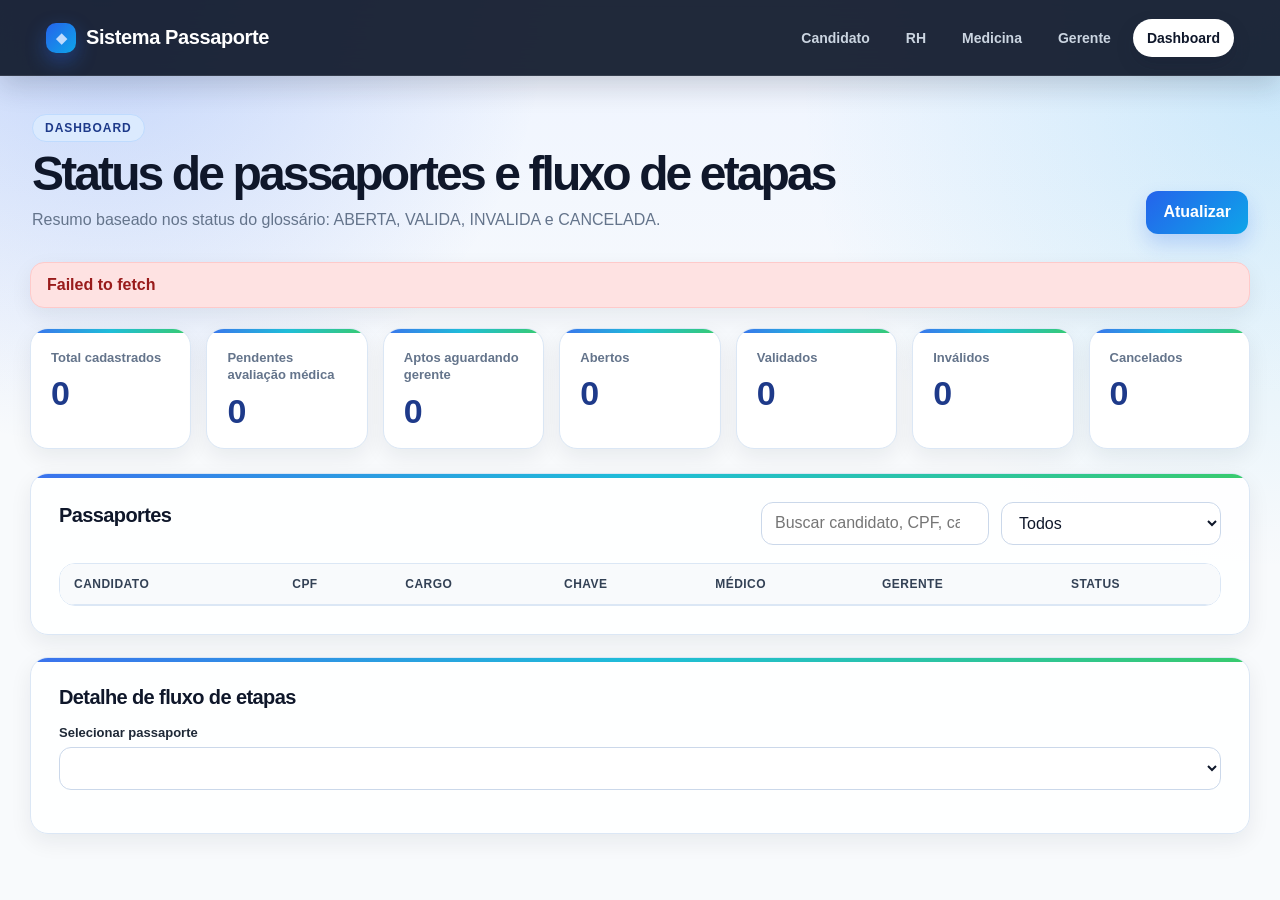
==== commit 46385212: "mudanças" ====
--- a/src/main/resources/static/dashboard.html
+++ b/src/main/resources/static/dashboard.html
@@ -1,7 +1,7 @@
 <!DOCTYPE html><html lang="pt-BR"><head><meta charset="UTF-8"><meta name="viewport" content="width=device-width, initial-scale=1.0"><title>Sistema Passaporte - Dashboard</title><link rel="stylesheet" href="style.css"></head><body>
 <header class="topbar"><h1>Sistema Passaporte</h1><nav><a href="demo.html">Candidato</a><a href="rh.html">RH</a><a href="medical.html">Medicina</a><a href="manager.html">Gerente</a><a href="dashboard.html" class="active">Dashboard</a></nav></header>
-<main class="container"><section class="page-title split-title"><div><span class="eyebrow">Dashboard</span><h2>Status de passaportes e workflow</h2><p>Resumo baseado nos status do glossário: ABERTA, VALIDA, INVALIDA e CANCELADA.</p></div><button id="refreshDashboardButton">Atualizar</button></section><p id="dashboardMessage" class="message" hidden></p>
+<main class="container"><section class="page-title split-title"><div><span class="eyebrow">Dashboard</span><h2>Status de passaportes e fluxo de etapas</h2><p>Resumo baseado nos status do glossário: ABERTA, VALIDA, INVALIDA e CANCELADA.</p></div><button id="refreshDashboardButton">Atualizar</button></section><p id="dashboardMessage" class="message" hidden></p>
 <section class="cards"><div class="card"><span>Total cadastrados</span><strong id="totalPassports">0</strong></div><div class="card"><span>Pendentes avaliação médica</span><strong id="pendingMedicalEvaluation">0</strong></div><div class="card"><span>Aptos aguardando gerente</span><strong id="fitWaitingManagerStatus">0</strong></div><div class="card"><span>Abertos</span><strong id="openPassports">0</strong></div><div class="card"><span>Validados</span><strong id="validPassports">0</strong></div><div class="card"><span>Inválidos</span><strong id="invalidPassports">0</strong></div><div class="card"><span>Cancelados</span><strong id="canceledPassports">0</strong></div></section>
 <section class="panel"><div class="panel-heading"><h3>Passaportes</h3><div class="toolbar"><input id="searchInput" type="search" placeholder="Buscar candidato, CPF, cargo ou chave"><select id="statusFilter"><option value="">Todos</option><option>ABERTA</option><option>VALIDA</option><option>INVALIDA</option><option>CANCELADA</option></select></div></div><div class="table-wrap"><table><thead><tr><th>Candidato</th><th>CPF</th><th>Cargo</th><th>Chave</th><th>Médico</th><th>Gerente</th><th>Status</th></tr></thead><tbody id="passportTableBody"></tbody></table></div></section>
-<section class="panel"><h3>Detalhe de workflow</h3><div class="form-group"><label for="passportSelect">Selecionar passaporte</label><select id="passportSelect"></select></div><div id="workflowPanel" class="workflow-container"></div></section>
+<section class="panel"><h3>Detalhe de fluxo de etapas</h3><div class="form-group"><label for="passportSelect">Selecionar passaporte</label><select id="passportSelect"></select></div><div id="processFlowPanel" class="process-flow-container"></div></section>
 </main><script src="shared.js"></script><script src="dashboard.js"></script></body></html>
--- a/src/main/resources/static/style.css
+++ b/src/main/resources/static/style.css
@@ -202,7 +202,7 @@
 .actor-card,
 .fixed-card,
 .details-box,
-.workflow-card,
+.step-card,
 .artifact-card,
 .redirect-card {
   position: relative;
@@ -302,7 +302,7 @@
 }
 
 .actor-layout,
-.workflow-builder {
+.process-builder {
   display: grid;
   grid-template-columns: minmax(260px, 0.9fr) minmax(320px, 1.3fr);
   gap: 22px;
@@ -582,7 +582,7 @@
 
 .actor-list,
 .artifact-list,
-.workflow-container,
+.process-flow-container,
 .fixed-grid {
   display: grid;
   gap: 12px;
@@ -590,7 +590,7 @@
 
 .actor-row,
 .artifact-card,
-.workflow-card,
+.step-card,
 .fixed-card,
 .task-card,
 .subtask-row {
@@ -610,14 +610,14 @@
 
 .actor-row strong,
 .artifact-heading strong,
-.workflow-head strong {
+.step-head strong {
   display: block;
   margin-bottom: 4px;
   letter-spacing: -0.02em;
 }
 
 .artifact-heading,
-.workflow-head {
+.step-head {
   display: flex;
   justify-content: space-between;
   gap: 12px;
@@ -633,7 +633,7 @@
 }
 
 .artifact-actions,
-.workflow-actions,
+.step-actions,
 .row-actions {
   display: flex;
   flex-wrap: wrap;
@@ -651,18 +651,18 @@
   box-shadow: none;
 }
 
-.workflow-card {
+.step-card {
   padding: 0;
 }
 
-.workflow-head {
+.step-head {
   padding: 15px;
   background: linear-gradient(180deg, #fff, #f8fafc);
   border-bottom: 1px solid var(--border);
   border-radius: 16px 16px 0 0;
 }
 
-.workflow-children {
+.step-children {
   padding: 14px;
   display: grid;
   gap: 12px;
@@ -817,7 +817,7 @@
     grid-template-columns: repeat(auto-fit, minmax(170px, 1fr));
   }
   .actor-layout,
-  .workflow-builder,
+  .process-builder,
   .hero-panel {
     grid-template-columns: 1fr;
   }
@@ -863,7 +863,7 @@
 
   .panel-heading,
   .artifact-heading,
-  .workflow-head,
+  .step-head,
   .actor-row {
     align-items: flex-start;
     flex-direction: column;
@@ -908,3 +908,34 @@
 .inbox-panel .artifact-card {
   background: linear-gradient(180deg, #ffffff 0%, #f8fbff 100%);
 }
+
+/* Ações de exclusão adicionadas para a área do RH */
+.tag-action {
+  display: inline-flex;
+  align-items: center;
+  gap: 8px;
+  padding-right: 7px;
+}
+
+.tag-delete {
+  width: 22px;
+  height: 22px;
+  border: 0;
+  border-radius: 999px;
+  background: #fee2e2;
+  color: #991b1b;
+  font-weight: 900;
+  cursor: pointer;
+  line-height: 1;
+}
+
+.tag-delete:hover {
+  background: #fecaca;
+}
+
+.row-actions {
+  display: flex;
+  flex-wrap: wrap;
+  gap: 8px;
+  align-items: center;
+}
